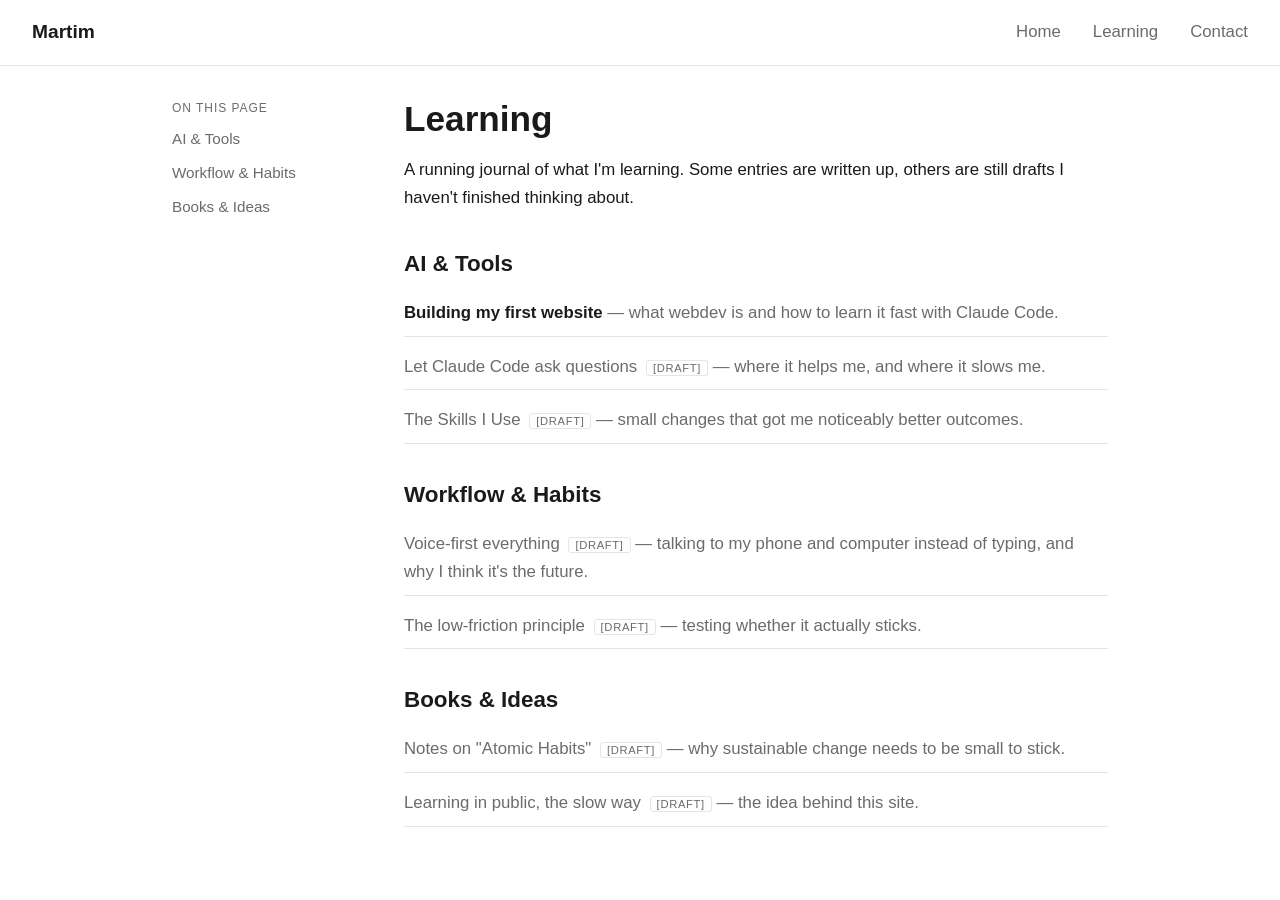
==== learning.html @ 53296cb7 "add learning page, styling and rename fix" ====
<!doctype html>
<html lang="en">
  <head>
    <meta charset="UTF-8" />
    <meta name="viewport" content="width=device-width, initial-scale=1.0" />
    <title>Learning — Martim</title>
    <link rel="stylesheet" href="style.css" />
  </head>
  <body>
    <!-- ===== TOP NAV BAR  ===== -->
    <header class="site-header">
      <a href="index.html" class="brand">Martim</a>
      <nav class="main-nav">
        <a href="index.html">Home</a>
        <a href="learning.html">Learning</a>
        <a href="contact.html">Contact</a>
      </nav>
    </header>

    <!-- ===== TWO-COLUMN SHELL ===== -->
    <div class="layout">
      <!-- LEFT: in-page table of contents -->
      <aside class="sidebar">
        <p class="sidebar-label">On this page</p>
        <nav class="sidebar-nav">
          <a href="#ai-tools">AI &amp; Tools</a>
          <a href="#workflow">Workflow &amp; Habits</a>
          <a href="#books">Books &amp; Ideas</a>
        </nav>
      </aside>

      <!-- RIGHT: the journal index -->
      <main class="content">
        <h1>Learning</h1>
        <p>
          A running journal of what I'm learning. Some entries are written up,
          others are still drafts I haven't finished thinking about.
        </p>

        <section id="ai-tools">
          <h2>AI &amp; Tools</h2>
          <ul class="entry-list">
            <li>
              <a href="entry.html">Building my first website</a> — what webdev
              is and how to learn it fast with Claude Code.
            </li>
            <li>
              Let Claude Code ask questions <span class="draft">[draft]</span> —
              where it helps me, and where it slows me.
            </li>
            <li>
              The Skills I Use <span class="draft">[draft]</span> — small
              changes that got me noticeably better outcomes.
            </li>
          </ul>
        </section>

        <section id="workflow">
          <h2>Workflow &amp; Habits</h2>
          <ul class="entry-list">
            <li>
              Voice-first everything <span class="draft">[draft]</span> —
              talking to my phone and computer instead of typing, and why I
              think it's the future.
            </li>
            <li>
              The low-friction principle <span class="draft">[draft]</span> —
              testing whether it actually sticks.
            </li>
          </ul>
        </section>

        <section id="books">
          <h2>Books &amp; Ideas</h2>
          <ul class="entry-list">
            <li>
              Notes on "Atomic Habits" <span class="draft">[draft]</span> — why
              sustainable change needs to be small to stick.
            </li>
            <li>
              Learning in public, the slow way
              <span class="draft">[draft]</span> — the idea behind this site.
            </li>
          </ul>
        </section>
      </main>
    </div>
  </body>
</html>
---- style.css ----
/* ── 1. Theme variables (light theme for now) ── */
:root {
  --color-bg: #ffffff;
  --color-text: #1a1a1a;
  --color-muted: #6b6b6b;
  --color-accent: #2d6cdf;
  --color-border: #e5e5e5;

  --font-body:
    -apple-system, BlinkMacSystemFont, "Segoe UI", Roboto, sans-serif;

  --space-sm: 0.5rem;
  --space-md: 1rem;
  --space-lg: 2rem;
  --content-width: 720px;
}

/* ── 2. Reset ── */
*,
*::before,
*::after {
  box-sizing: border-box;
  margin: 0;
  padding: 0;
}

/* ── 3. Base ── */
body {
  background-color: var(--color-bg);
  color: var(--color-text);
  font-family: var(--font-body);
  font-size: 1.05rem;
  line-height: 1.7;
}

/* ── 4. Typography ── */
h1 {
  font-size: 2.2rem;
  line-height: 1.2;
  margin-bottom: var(--space-md);
}
h2 {
  font-size: 1.4rem;
  margin-top: var(--space-lg);
  margin-bottom: var(--space-sm);
}

p {
  margin-bottom: var(--space-md);
}

a {
  color: var(--color-accent);
  text-decoration: none;
}
a:hover {
  text-decoration: underline;
}

ul {
  margin-bottom: var(--space-md);
  padding-left: 1.2rem;
}
li {
  margin-bottom: var(--space-sm);
}

/* ── 5. Top navigation bar ── */
.site-header {
  display: flex;
  justify-content: space-between;
  align-items: center;
  padding: var(--space-md) var(--space-lg);
  border-bottom: 1px solid var(--color-border);
}

.brand {
  font-weight: 700;
  font-size: 1.2rem;
  color: var(--color-text);
}

.main-nav {
  display: flex;
  gap: var(--space-lg);
}

.main-nav a {
  color: var(--color-muted);
}

.main-nav a:hover {
  color: var(--color-text);
  text-decoration: none;
}

/* ── 6. Two-column layout shell ── */
.layout {
  display: flex;
  gap: var(--space-lg);
  max-width: 1000px;
  margin: 0 auto;
  padding: var(--space-lg);
}

.sidebar {
  flex: 0 0 200px;
}

.sidebar-nav {
  display: flex;
  flex-direction: column;
  gap: var(--space-sm);
  position: sticky;
  top: var(--space-lg);
}

.sidebar-nav a {
  color: var(--color-muted);
  font-size: 0.95rem;
}

.sidebar-nav a:hover {
  color: var(--color-accent);
  text-decoration: none;
}

.content {
  flex: 1 1 auto;
  min-width: 0;
  max-width: var(--content-width);
}

/* ── 7. Sidebar labels ── */
.sidebar-label {
  font-size: 0.75rem;
  text-transform: uppercase;
  letter-spacing: 0.08em;
  color: var(--color-muted);
  margin-bottom: var(--space-sm);
}

.sidebar-more {
  display: inline-block;
  margin-top: var(--space-md);
  font-size: 0.9rem;
  color: var(--color-accent);
}

/* ── 8. Log entry list ── */
.entry-list {
  list-style: none;
  padding-left: 0;
}

.entry-list li {
  padding: var(--space-sm) 0;
  border-bottom: 1px solid var(--color-border);
  color: var(--color-muted);
}

.entry-list a {
  font-weight: 600;
  color: var(--color-text);
}

.entry-list a:hover {
  color: var(--color-accent);
}

.draft {
  font-size: 0.7rem;
  text-transform: uppercase;
  letter-spacing: 0.06em;
  color: var(--color-muted);
  border: 1px solid var(--color-border);
  border-radius: 3px;
  padding: 1px 6px;
  margin-left: 4px;
}
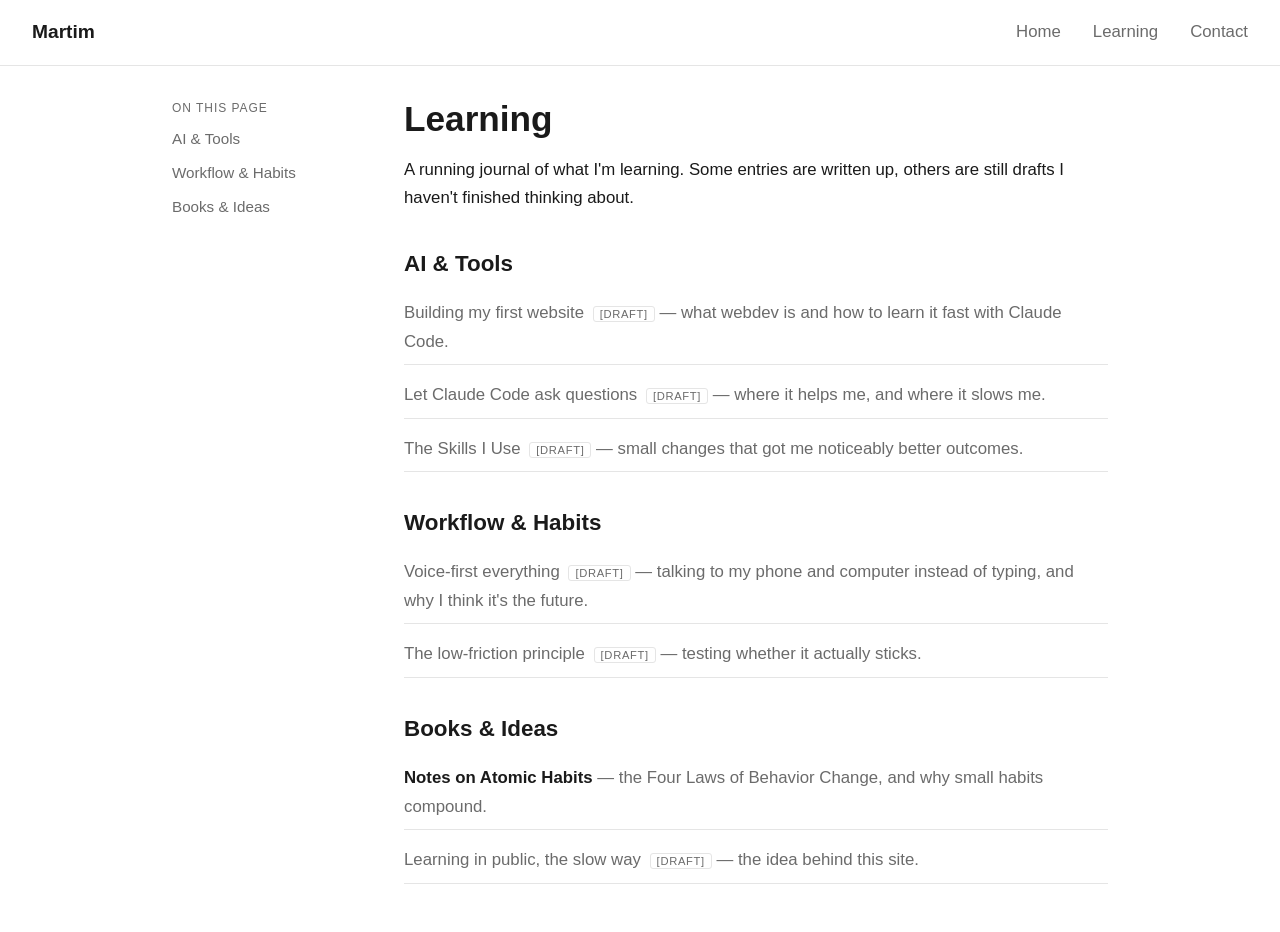
==== commit a49b8505: "add full journal entry page with in-page table of contents" ====
--- a/learning.html
+++ b/learning.html
@@ -41,8 +41,8 @@
           <h2>AI &amp; Tools</h2>
           <ul class="entry-list">
             <li>
-              <a href="entry.html">Building my first website</a> — what webdev
-              is and how to learn it fast with Claude Code.
+              Building my first website <span class="draft">[draft]</span> —
+              what webdev is and how to learn it fast with Claude Code.
             </li>
             <li>
               Let Claude Code ask questions <span class="draft">[draft]</span> —
@@ -74,8 +74,8 @@
           <h2>Books &amp; Ideas</h2>
           <ul class="entry-list">
             <li>
-              Notes on "Atomic Habits" <span class="draft">[draft]</span> — why
-              sustainable change needs to be small to stick.
+              <a href="entry.html">Notes on Atomic Habits</a> — the Four Laws of
+              Behavior Change, and why small habits compound.
             </li>
             <li>
               Learning in public, the slow way
--- a/style.css
+++ b/style.css
@@ -178,3 +178,54 @@
   padding: 1px 6px;
   margin-left: 4px;
 }
+
+/* ── 9. Article (single entry) ── */
+.entry-meta {
+  color: var(--color-muted);
+  font-size: 0.9rem;
+  margin-bottom: var(--space-lg);
+}
+
+.lead {
+  font-size: 1.2rem;
+  color: var(--color-text);
+  margin-bottom: var(--space-lg);
+}
+
+blockquote {
+  border-left: 3px solid var(--color-accent);
+  padding-left: var(--space-md);
+  margin: var(--space-lg) 0;
+  color: var(--color-muted);
+  font-style: italic;
+}
+
+.back-link {
+  margin-top: var(--space-lg);
+  padding-top: var(--space-md);
+  border-top: 1px solid var(--color-border);
+}
+
+/* ── 10. Images inside articles ── */
+.content img {
+  display: block;
+  max-width: 100%;
+  height: auto;
+  margin: var(--space-lg) 0;
+  border: 1px solid var(--color-border);
+  border-radius: var(--radius, 4px);
+}
+
+blockquote cite {
+  display: block;
+  margin-top: var(--space-sm);
+  font-style: normal;
+  font-size: 0.85rem;
+  color: var(--color-muted);
+}
+
+.entry-source {
+  margin-top: var(--space-lg);
+  font-size: 0.85rem;
+  color: var(--color-muted);
+}
